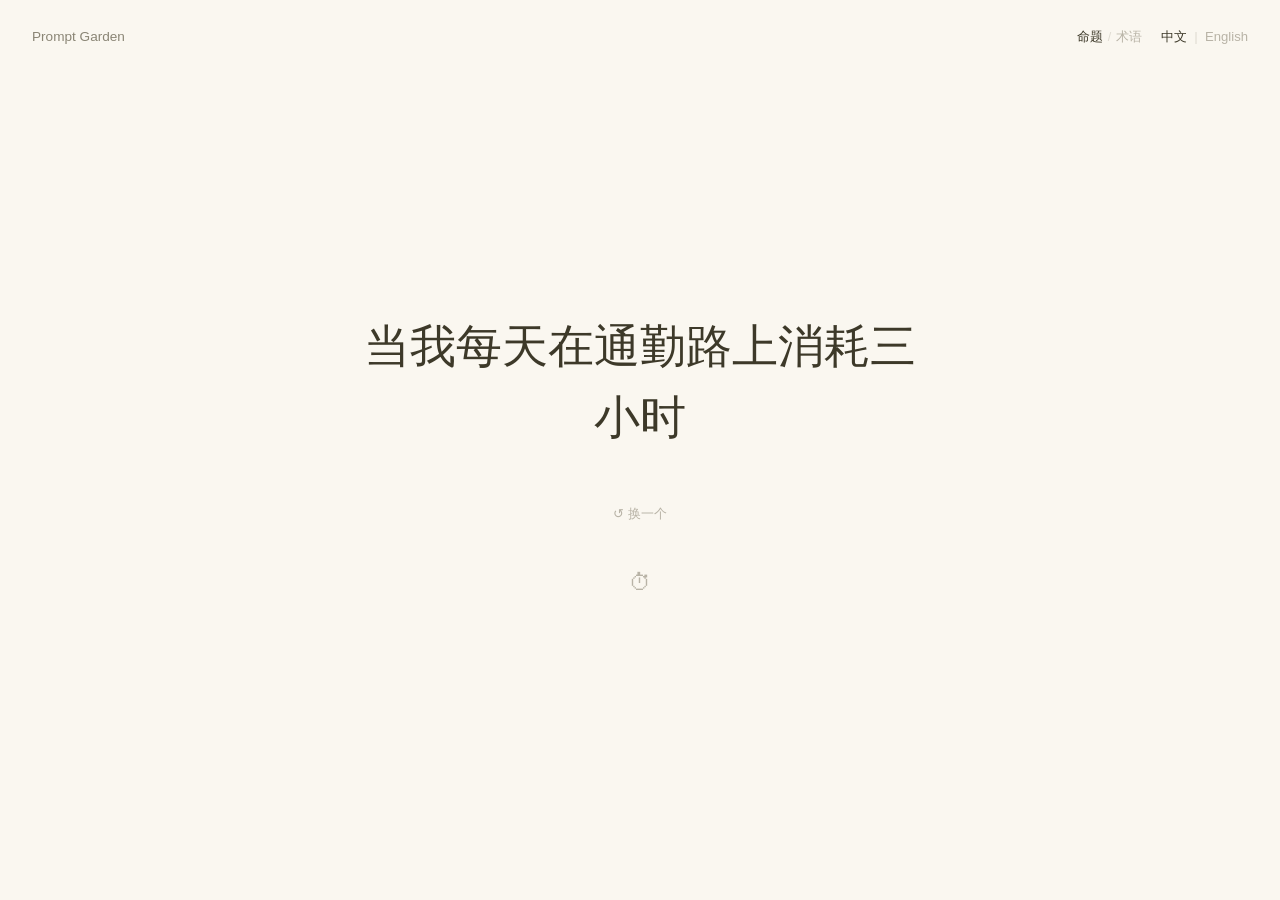
==== index.html @ 22afea6b "Add files via upload" ====
﻿<!DOCTYPE html>
<html lang="en">
<head>
  <meta charset="UTF-8">
  <meta name="viewport" content="width=device-width, initial-scale=1.0">
  <title>Prompt Garden</title>
  <link rel="stylesheet" href="css/style.css">
  <link rel="icon" href="data:image/svg+xml,<svg xmlns='http://www.w3.org/2000/svg' viewBox='0 0 24 24'><text y='20' font-size='20'>🌱</text></svg>">
</head>
<body>
  <header class="top-bar">
    <span class="site-title">Prompt Garden</span>
    <div class="top-right">
      <nav class="mode-switch">
        <span class="mode-option active" data-mode="prompt">命题</span>
        <span class="mode-sep">/</span>
        <span class="mode-option" data-mode="term">术语</span>
      </nav>
      <nav class="lang-switch">
        <span class="lang-option active" data-lang="zh">中文</span>
        <span class="lang-sep">|</span>
        <span class="lang-option" data-lang="en">English</span>
      </nav>
    </div>
  </header>
  <main class="prompt-area">
    <p class="prompt-text" id="prompt">—</p>
    <button class="new-prompt-btn" id="newPrompt" aria-label="New prompt">&#8634; 换一个</button>
    
    <div class="timer-section" id="timerSection">
      <div class="timer-toggle" id="timerToggle" title="计时器">⏱</div>
      <div class="timer-body" id="timerBody">
        <div class="timer-circle-wrapper">
          <svg class="timer-ring" viewBox="0 0 120 120">
            <circle class="timer-ring-bg" cx="60" cy="60" r="52"></circle>
            <circle class="timer-ring-progress" id="timerRing" cx="60" cy="60" r="52"></circle>
          </svg>
          <div class="timer-display" id="timerDisplay">00:00</div>
          <div class="timer-label" id="timerLabel">—</div>
        </div>
        <div class="timer-presets">
          <button class="preset-btn" data-min="10">10 分钟</button>
          <button class="preset-btn" data-min="15">15 分钟</button>
          <button class="preset-btn" data-min="25">25 分钟</button>
        </div>
        <div class="timer-controls">
          <button class="timer-ctrl-btn" id="timerStart">▶ 开始</button>
          <button class="timer-ctrl-btn" id="timerPause" style="display:none">⏸ 暂停</button>
          <button class="timer-ctrl-btn" id="timerReset">↺ 重置</button>
          <button class="timer-ctrl-btn mode-switch-btn" id="timerModeBtn">倒计时 ▼</button>
        </div>
      </div>
    </div>
  </main>
  <script src="js/data/topics-zh.js"></script>
  <script src="js/data/topics-en.js"></script>
  <script src="js/data/index.js"></script>
  <script src="js/topic-engine.js"></script>
  <script src="js/timer.js"></script>
  <script src="js/app.js"></script>
</body>
</html>
---- css/style.css ----
﻿*, *::before, *::after { margin: 0; padding: 0; box-sizing: border-box; }

:root {
  --bg: #faf7f0;
  --text: #3d3929;
  --text-secondary: #8a8575;
  --text-dim: #b8b3a6;
  --accent: #9b8c6f;
  --font-serif: "Georgia", "Noto Serif SC", "Source Han Serif SC", "Songti SC", serif;
  --font-sans: -apple-system, BlinkMacSystemFont, "Segoe UI", "PingFang SC", "Microsoft YaHei", sans-serif;
  --transition: 0.35s cubic-bezier(0.4, 0, 0.2, 1);
}

html { height: 100%; }

body {
  font-family: var(--font-serif);
  background: var(--bg);
  color: var(--text);
  min-height: 100vh;
  display: flex;
  flex-direction: column;
  -webkit-font-smoothing: antialiased;
}

.top-bar {
  display: flex;
  justify-content: space-between;
  align-items: baseline;
  padding: 1.75rem 2rem 0;
  font-family: var(--font-sans);
  font-size: 0.85rem;
}

.site-title { color: var(--text-secondary); font-weight: 500; user-select: none; }

.top-right {
  display: flex;
  align-items: baseline;
  gap: 1.2rem;
}

.mode-switch { display: flex; align-items: baseline; gap: 0.3rem; color: var(--text-dim); user-select: none; }
.mode-option { cursor: pointer; color: var(--text-dim); font-size: 0.82rem; transition: color var(--transition); }
.mode-option:hover { color: var(--accent); }
.mode-option.active { color: var(--text); cursor: default; }
.mode-sep { color: var(--text-dim); opacity: 0.4; font-size: 0.78rem; }

.lang-switch { display: flex; align-items: baseline; gap: 0.45rem; color: var(--text-dim); user-select: none; }
.lang-option { cursor: pointer; color: var(--text-dim); font-size: 0.82rem; transition: color var(--transition); }
.lang-option:hover { color: var(--accent); }
.lang-option.active { color: var(--text); cursor: default; }
.lang-sep { color: var(--text-dim); opacity: 0.4; }

.prompt-area { flex: 1; display: flex; flex-direction: column; align-items: center; justify-content: center; padding: 2rem; margin-top: -2rem; }

.prompt-text {
  font-size: clamp(1.65rem, 4.5vw, 2.85rem);
  line-height: 1.55;
  text-align: center;
  max-width: 36rem;
  color: var(--text);
  transition: opacity var(--transition);
}

.prompt-text.fade-out { opacity: 0; }

.prompt-text.word-mode {
  font-size: clamp(2.2rem, 6vw, 3.8rem);
  font-weight: 700;
  letter-spacing: 0.04em;
}

.new-prompt-btn {
  margin-top: 2.75rem;
  background: none;
  border: none;
  color: var(--text-dim);
  font-family: var(--font-sans);
  font-size: 0.82rem;
  cursor: pointer;
  padding: 0.5rem 1rem;
  transition: color var(--transition);
  letter-spacing: 0.02em;
}

.new-prompt-btn:hover { color: var(--accent); }

@media (max-width: 600px) {
  .top-bar { padding: 1.25rem 1.25rem 0; font-size: 0.78rem; }
  .top-right { gap: 0.8rem; }
  .prompt-area { padding: 1.25rem; margin-top: -1rem; }
  .prompt-text { font-size: clamp(1.35rem, 5.5vw, 1.8rem); max-width: 100%; }
  .prompt-text.word-mode { font-size: clamp(1.8rem, 7vw, 2.6rem); }
  .new-prompt-btn { margin-top: 2.25rem; font-size: 0.78rem; }
}

.mode-option, .lang-option {
  position: relative;
  z-index: 1;
  pointer-events: auto;
  cursor: pointer;
}

/* Timer */
.timer-section {
  margin-top: 2rem;
  display: flex;
  flex-direction: column;
  align-items: center;
}

.timer-toggle {
  font-size: 1.4rem;
  cursor: pointer;
  color: var(--text-dim);
  transition: color var(--transition);
  user-select: none;
  padding: 0.4rem;
}

.timer-toggle:hover { color: var(--accent); }

.timer-body {
  display: none;
  flex-direction: column;
  align-items: center;
  margin-top: 0.8rem;
}

.timer-section.timer-open .timer-body { display: flex; }
.timer-section.timer-open .timer-toggle { color: var(--accent); }

.timer-circle-wrapper {
  position: relative;
  width: 140px;
  height: 140px;
}

.timer-ring {
  width: 140px;
  height: 140px;
  transform: rotate(-90deg);
}

.timer-ring-bg {
  fill: none;
  stroke: #e8e2d5;
  stroke-width: 4;
}

.timer-ring-progress {
  fill: none;
  stroke: var(--accent);
  stroke-width: 4;
  stroke-linecap: round;
  transition: stroke-dashoffset 0.5s ease;
}

.timer-ring-progress.count-up {
  stroke: #7a9e7e;
}

.timer-display {
  position: absolute;
  top: 50%;
  left: 50%;
  transform: translate(-50%, -50%);
  font-family: var(--font-sans);
  font-size: 1.4rem;
  font-weight: 500;
  color: var(--text);
  letter-spacing: 0.04em;
}

.timer-label {
  text-align: center;
  font-family: var(--font-sans);
  font-size: 0.72rem;
  color: var(--text-dim);
  margin-top: 0.3rem;
  letter-spacing: 0.04em;
}

.timer-presets {
  display: flex;
  gap: 0.5rem;
  margin-top: 1rem;
}

.preset-btn {
  background: none;
  border: 1px solid #d8d0c0;
  color: var(--text-secondary);
  font-family: var(--font-sans);
  font-size: 0.75rem;
  padding: 0.35rem 0.9rem;
  border-radius: 20px;
  cursor: pointer;
  transition: all var(--transition);
}

.preset-btn:hover { border-color: var(--accent); color: var(--accent); }
.preset-btn.active { background: var(--accent); color: #fff; border-color: var(--accent); }

.timer-controls {
  display: flex;
  gap: 0.6rem;
  margin-top: 1rem;
  flex-wrap: wrap;
  justify-content: center;
}

.timer-ctrl-btn {
  background: none;
  border: none;
  color: var(--text-dim);
  font-family: var(--font-sans);
  font-size: 0.78rem;
  cursor: pointer;
  padding: 0.3rem 0.6rem;
  transition: color var(--transition);
  letter-spacing: 0.02em;
}

.timer-ctrl-btn:hover { color: var(--accent); }

.mode-switch-btn {
  font-size: 0.72rem;
  opacity: 0.7;
}
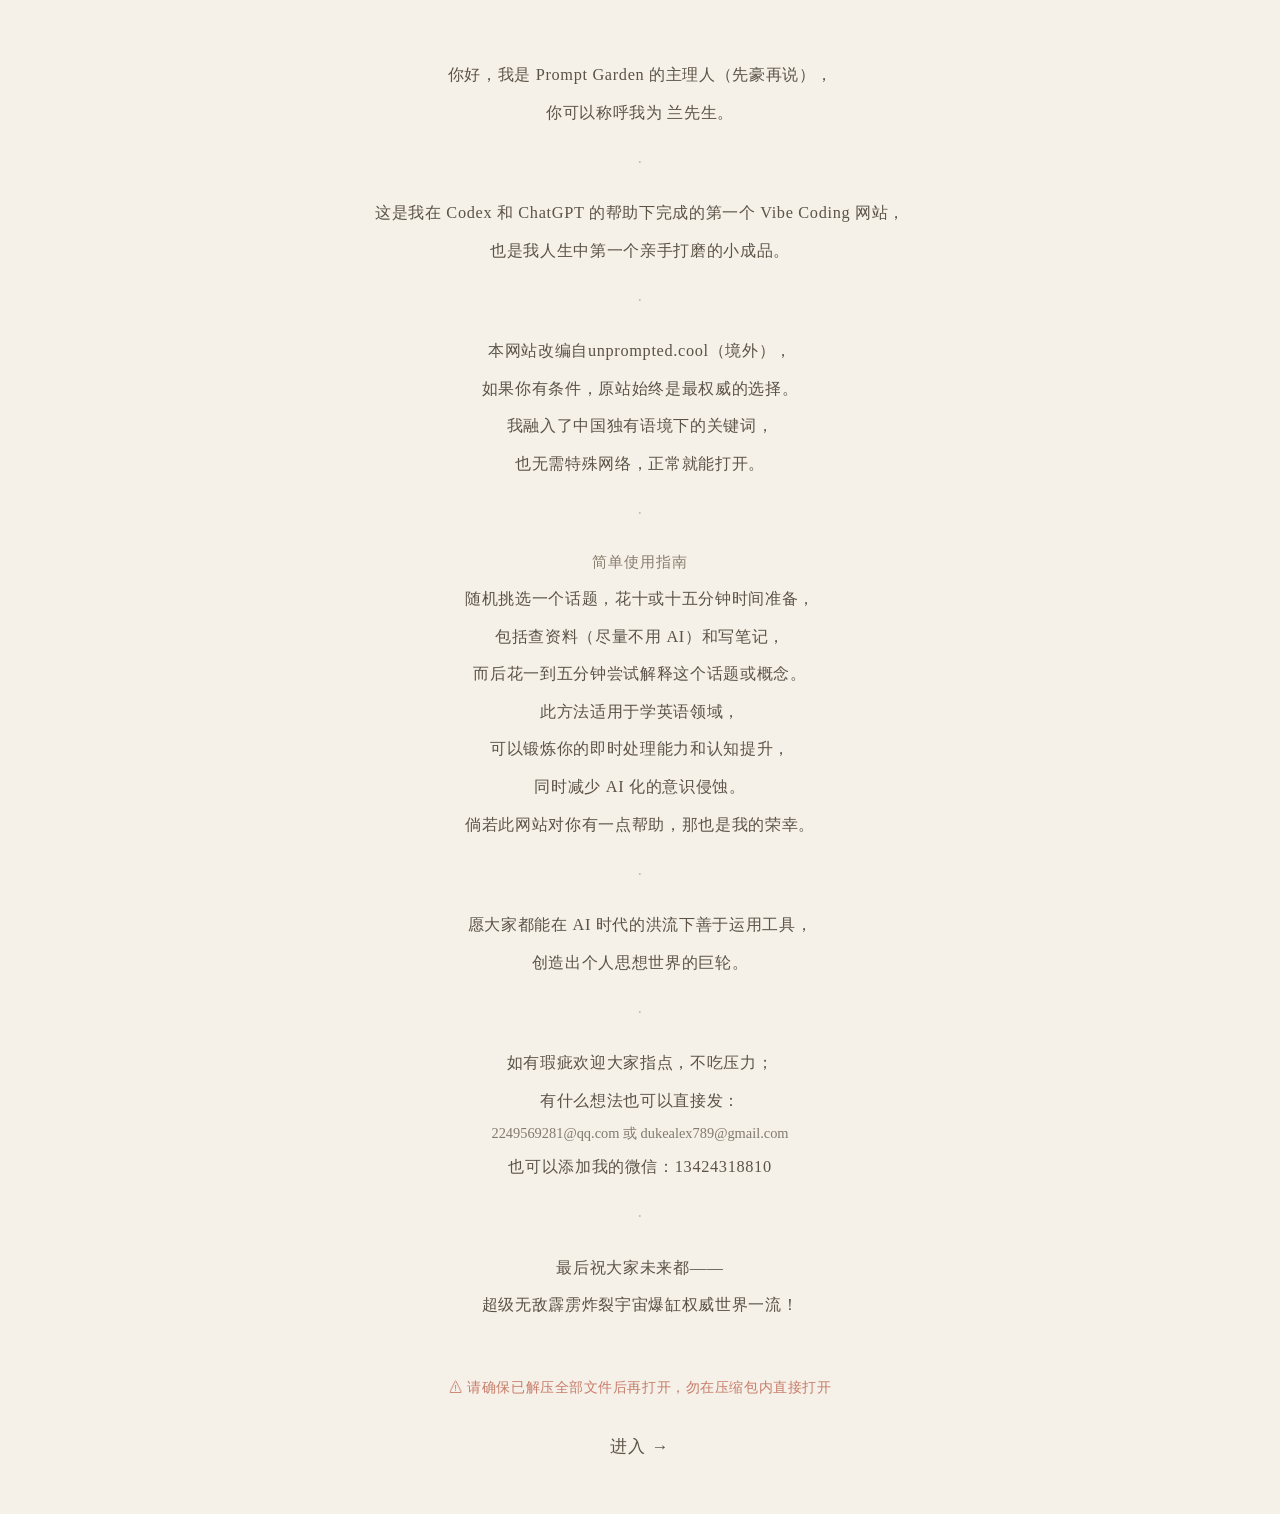
==== commit 6ea40b27: "Add files via upload 更新新版本prompt garden" ====
--- a/index.html
+++ b/index.html
@@ -1,62 +1,219 @@
 ﻿<!DOCTYPE html>
-<html lang="en">
+<html lang="zh-CN">
 <head>
-  <meta charset="UTF-8">
-  <meta name="viewport" content="width=device-width, initial-scale=1.0">
-  <title>Prompt Garden</title>
-  <link rel="stylesheet" href="css/style.css">
-  <link rel="icon" href="data:image/svg+xml,<svg xmlns='http://www.w3.org/2000/svg' viewBox='0 0 24 24'><text y='20' font-size='20'>🌱</text></svg>">
+<meta charset="UTF-8">
+<meta name="viewport" content="width=device-width, initial-scale=1.0">
+<title>Prompt Garden</title>
+<style>
+* { margin: 0; padding: 0; box-sizing: border-box; }
+
+body {
+  background: #f5f0e8;
+  display: flex;
+  align-items: center;
+  justify-content: center;
+  min-height: 100vh;
+  overflow-x: hidden;
+  font-family: "KaiTi", "楷体", "STKaiti", "AR PL UKai CN", serif;
+  color: #4a4238;
+  padding: 1.5rem;
+}
+
+.intro-wrapper {
+  max-width: 660px;
+  padding: 2rem 1.5rem;
+  text-align: center;
+  opacity: 0;
+  animation: fadeSlideIn 1.2s cubic-bezier(0.16, 1, 0.3, 1) forwards;
+}
+
+.line {
+  display: block;
+  font-size: 1.02rem;
+  line-height: 2.3;
+  letter-spacing: 0.04em;
+  opacity: 0;
+  transform: translateY(18px);
+  animation: lineIn 0.5s cubic-bezier(0.16, 1, 0.3, 1) forwards;
+  color: #5c5347;
+}
+
+.line:nth-child(1)  { animation-delay: 0.2s; }
+.line:nth-child(2)  { animation-delay: 0.35s; }
+.line:nth-child(3)  { animation-delay: 0.5s; }
+.line:nth-child(4)  { animation-delay: 0.65s; }
+.line:nth-child(5)  { animation-delay: 0.8s; }
+.line:nth-child(6)  { animation-delay: 0.95s; }
+.line:nth-child(7)  { animation-delay: 1.1s; }
+.line:nth-child(8)  { animation-delay: 1.25s; }
+.line:nth-child(9)  { animation-delay: 1.4s; }
+.line:nth-child(10) { animation-delay: 1.55s; }
+.line:nth-child(11) { animation-delay: 1.7s; }
+.line:nth-child(12) { animation-delay: 1.85s; }
+.line:nth-child(13) { animation-delay: 2.0s; }
+.line:nth-child(14) { animation-delay: 2.15s; }
+.line:nth-child(15) { animation-delay: 2.3s; }
+.line:nth-child(16) { animation-delay: 2.45s; }
+.line:nth-child(17) { animation-delay: 2.6s; }
+.line:nth-child(18) { animation-delay: 2.75s; }
+.line:nth-child(19) { animation-delay: 2.9s; }
+.line:nth-child(20) { animation-delay: 3.05s; }
+.line:nth-child(21) { animation-delay: 3.2s; }
+.line:nth-child(22) { animation-delay: 3.35s; }
+.line:nth-child(23) { animation-delay: 3.5s; }
+.line:nth-child(24) { animation-delay: 3.65s; }
+.line:nth-child(25) { animation-delay: 3.8s; }
+.line:nth-child(26) { animation-delay: 3.95s; }
+.line:nth-child(27) { animation-delay: 4.1s; }
+.line:nth-child(28) { animation-delay: 4.25s; }
+.line:nth-child(29) { animation-delay: 4.4s; }
+.line:nth-child(30) { animation-delay: 4.55s; }
+.line:nth-child(31) { animation-delay: 4.7s; }
+.line:nth-child(32) { animation-delay: 4.85s; }
+.line:nth-child(33) { animation-delay: 5.0s; }
+.line:nth-child(34) { animation-delay: 5.15s; }
+.line:nth-child(35) { animation-delay: 5.3s; }
+.line:nth-child(36) { animation-delay: 5.45s; }
+.line:nth-child(37) { animation-delay: 5.6s; }
+
+.sep {
+  color: #c4b9a6;
+  margin: 0.8rem 0;
+}
+
+.enter-btn {
+  display: inline-block;
+  margin-top: 2rem;
+  font-size: 1.05rem;
+  color: #5c5347;
+  cursor: pointer;
+  letter-spacing: 0.06em;
+  opacity: 0;
+  transform: translateY(12px);
+  animation: lineIn 0.5s cubic-bezier(0.16, 1, 0.3, 1) 5.8s forwards;
+  border: none;
+  background: none;
+  font-family: inherit;
+  transition: opacity 0.3s;
+}
+
+.enter-btn:hover { opacity: 0.5; }
+
+@keyframes fadeSlideIn {
+  from { opacity: 0; transform: translateY(30px); }
+  to   { opacity: 1; transform: translateY(0); }
+}
+
+@keyframes lineIn {
+  to { opacity: 1; transform: translateY(0); }
+}
+
+.email {
+  font-size: 0.9rem;
+  line-height: 2;
+  opacity: 0.75;
+  color: #5c5347;
+}
+
+a { color: #5c5347; text-decoration: none; }
+a:hover { opacity: 0.6; }
+
+.guide-title {
+  color: #8a7e6e;
+  font-size: 0.95rem;
+  letter-spacing: 0.06em;
+  margin-top: 0.3rem;
+}
+
+.warn {
+  color: #c77d6a;
+  font-size: 0.88rem;
+  margin-top: 0.6rem;
+}
+
+@media (max-width: 600px) {
+  .intro-wrapper { padding: 1.5rem 1rem; }
+  .line { font-size: 0.92rem; line-height: 2.1; }
+  .line:nth-child(1)  { animation-delay: 0.1s; }
+  .line:nth-child(2)  { animation-delay: 0.2s; }
+  .line:nth-child(3)  { animation-delay: 0.3s; }
+  .line:nth-child(4)  { animation-delay: 0.4s; }
+  .line:nth-child(5)  { animation-delay: 0.5s; }
+  .line:nth-child(6)  { animation-delay: 0.6s; }
+  .line:nth-child(7)  { animation-delay: 0.7s; }
+  .line:nth-child(8)  { animation-delay: 0.8s; }
+  .line:nth-child(9)  { animation-delay: 0.9s; }
+  .line:nth-child(10) { animation-delay: 1.0s; }
+  .line:nth-child(11) { animation-delay: 1.1s; }
+  .line:nth-child(12) { animation-delay: 1.2s; }
+  .line:nth-child(13) { animation-delay: 1.3s; }
+  .line:nth-child(14) { animation-delay: 1.4s; }
+  .line:nth-child(15) { animation-delay: 1.5s; }
+  .line:nth-child(16) { animation-delay: 1.6s; }
+  .line:nth-child(17) { animation-delay: 1.7s; }
+  .line:nth-child(18) { animation-delay: 1.8s; }
+  .line:nth-child(19) { animation-delay: 1.9s; }
+  .line:nth-child(20) { animation-delay: 2.0s; }
+  .line:nth-child(21) { animation-delay: 2.1s; }
+  .line:nth-child(22) { animation-delay: 2.2s; }
+  .line:nth-child(23) { animation-delay: 2.3s; }
+  .line:nth-child(24) { animation-delay: 2.4s; }
+  .line:nth-child(25) { animation-delay: 2.5s; }
+  .line:nth-child(26) { animation-delay: 2.6s; }
+  .line:nth-child(27) { animation-delay: 2.7s; }
+  .line:nth-child(28) { animation-delay: 2.8s; }
+  .line:nth-child(29) { animation-delay: 2.9s; }
+  .line:nth-child(30) { animation-delay: 3.0s; }
+  .line:nth-child(31) { animation-delay: 3.1s; }
+  .line:nth-child(32) { animation-delay: 3.2s; }
+  .line:nth-child(33) { animation-delay: 3.3s; }
+  .line:nth-child(34) { animation-delay: 3.4s; }
+  .line:nth-child(35) { animation-delay: 3.5s; }
+  .line:nth-child(36) { animation-delay: 3.6s; }
+  .line:nth-child(37) { animation-delay: 3.7s; }
+  .enter-btn { animation-delay: 4.0s; }
+}
+</style>
 </head>
 <body>
-  <header class="top-bar">
-    <span class="site-title">Prompt Garden</span>
-    <div class="top-right">
-      <nav class="mode-switch">
-        <span class="mode-option active" data-mode="prompt">命题</span>
-        <span class="mode-sep">/</span>
-        <span class="mode-option" data-mode="term">术语</span>
-      </nav>
-      <nav class="lang-switch">
-        <span class="lang-option active" data-lang="zh">中文</span>
-        <span class="lang-sep">|</span>
-        <span class="lang-option" data-lang="en">English</span>
-      </nav>
-    </div>
-  </header>
-  <main class="prompt-area">
-    <p class="prompt-text" id="prompt">—</p>
-    <button class="new-prompt-btn" id="newPrompt" aria-label="New prompt">&#8634; 换一个</button>
-    
-    <div class="timer-section" id="timerSection">
-      <div class="timer-toggle" id="timerToggle" title="计时器">⏱</div>
-      <div class="timer-body" id="timerBody">
-        <div class="timer-circle-wrapper">
-          <svg class="timer-ring" viewBox="0 0 120 120">
-            <circle class="timer-ring-bg" cx="60" cy="60" r="52"></circle>
-            <circle class="timer-ring-progress" id="timerRing" cx="60" cy="60" r="52"></circle>
-          </svg>
-          <div class="timer-display" id="timerDisplay">00:00</div>
-          <div class="timer-label" id="timerLabel">—</div>
-        </div>
-        <div class="timer-presets">
-          <button class="preset-btn" data-min="10">10 分钟</button>
-          <button class="preset-btn" data-min="15">15 分钟</button>
-          <button class="preset-btn" data-min="25">25 分钟</button>
-        </div>
-        <div class="timer-controls">
-          <button class="timer-ctrl-btn" id="timerStart">▶ 开始</button>
-          <button class="timer-ctrl-btn" id="timerPause" style="display:none">⏸ 暂停</button>
-          <button class="timer-ctrl-btn" id="timerReset">↺ 重置</button>
-          <button class="timer-ctrl-btn mode-switch-btn" id="timerModeBtn">倒计时 ▼</button>
-        </div>
-      </div>
-    </div>
-  </main>
-  <script src="js/data/topics-zh.js"></script>
-  <script src="js/data/topics-en.js"></script>
-  <script src="js/data/index.js"></script>
-  <script src="js/topic-engine.js"></script>
-  <script src="js/timer.js"></script>
-  <script src="js/app.js"></script>
+
+<div class="intro-wrapper">
+  <span class="line">你好，我是&nbsp;Prompt Garden&nbsp;的主理人（先豪再说），</span>
+  <span class="line">你可以称呼我为&nbsp;兰先生。</span>
+  <span class="line sep">·</span>
+  <span class="line">这是我在&nbsp;Codex&nbsp;和&nbsp;ChatGPT&nbsp;的帮助下完成的第一个&nbsp;Vibe Coding&nbsp;网站，</span>
+  <span class="line">也是我人生中第一个亲手打磨的小成品。</span>
+  <span class="line sep">·</span>
+  <span class="line">本网站改编自<a href="https://unprompted.cool" target="_blank">unprompted.cool</a>（境外），</span>
+  <span class="line">如果你有条件，原站始终是最权威的选择。</span>
+  <span class="line">我融入了中国独有语境下的关键词，</span>
+  <span class="line">也无需特殊网络，正常就能打开。</span>
+  <span class="line sep">·</span>
+  <span class="line guide-title">简单使用指南</span>
+  <span class="line">随机挑选一个话题，花十或十五分钟时间准备，</span>
+  <span class="line">包括查资料（尽量不用&nbsp;AI）和写笔记，</span>
+  <span class="line">而后花一到五分钟尝试解释这个话题或概念。</span>
+  <span class="line">此方法适用于学英语领域，</span>
+  <span class="line">可以锻炼你的即时处理能力和认知提升，</span>
+  <span class="line">同时减少&nbsp;AI&nbsp;化的意识侵蚀。</span>
+  <span class="line">倘若此网站对你有一点帮助，那也是我的荣幸。</span>
+  <span class="line sep">·</span>
+  <span class="line">愿大家都能在&nbsp;AI&nbsp;时代的洪流下善于运用工具，</span>
+  <span class="line">创造出个人思想世界的巨轮。</span>
+  <span class="line sep">·</span>
+  <span class="line">如有瑕疵欢迎大家指点，不吃压力；</span>
+  <span class="line">有什么想法也可以直接发：</span>
+  <span class="email">2249569281@qq.com&nbsp;或&nbsp;dukealex789@gmail.com</span>
+  <span class="line">也可以添加我的微信：13424318810</span>
+  <span class="line sep">·</span>
+  <span class="line">最后祝大家未来都——</span>
+  <span class="line">超级无敌霹雳炸裂宇宙爆缸权威世界一流！</span>
+  <span class="line">&nbsp;</span>
+  <span class="line warn">⚠ 请确保已解压全部文件后再打开，勿在压缩包内直接打开</span>
+
+  <button class="enter-btn" onclick="location.href='main.html'">进入 →</button>
+</div>
+
 </body>
 </html>
+
